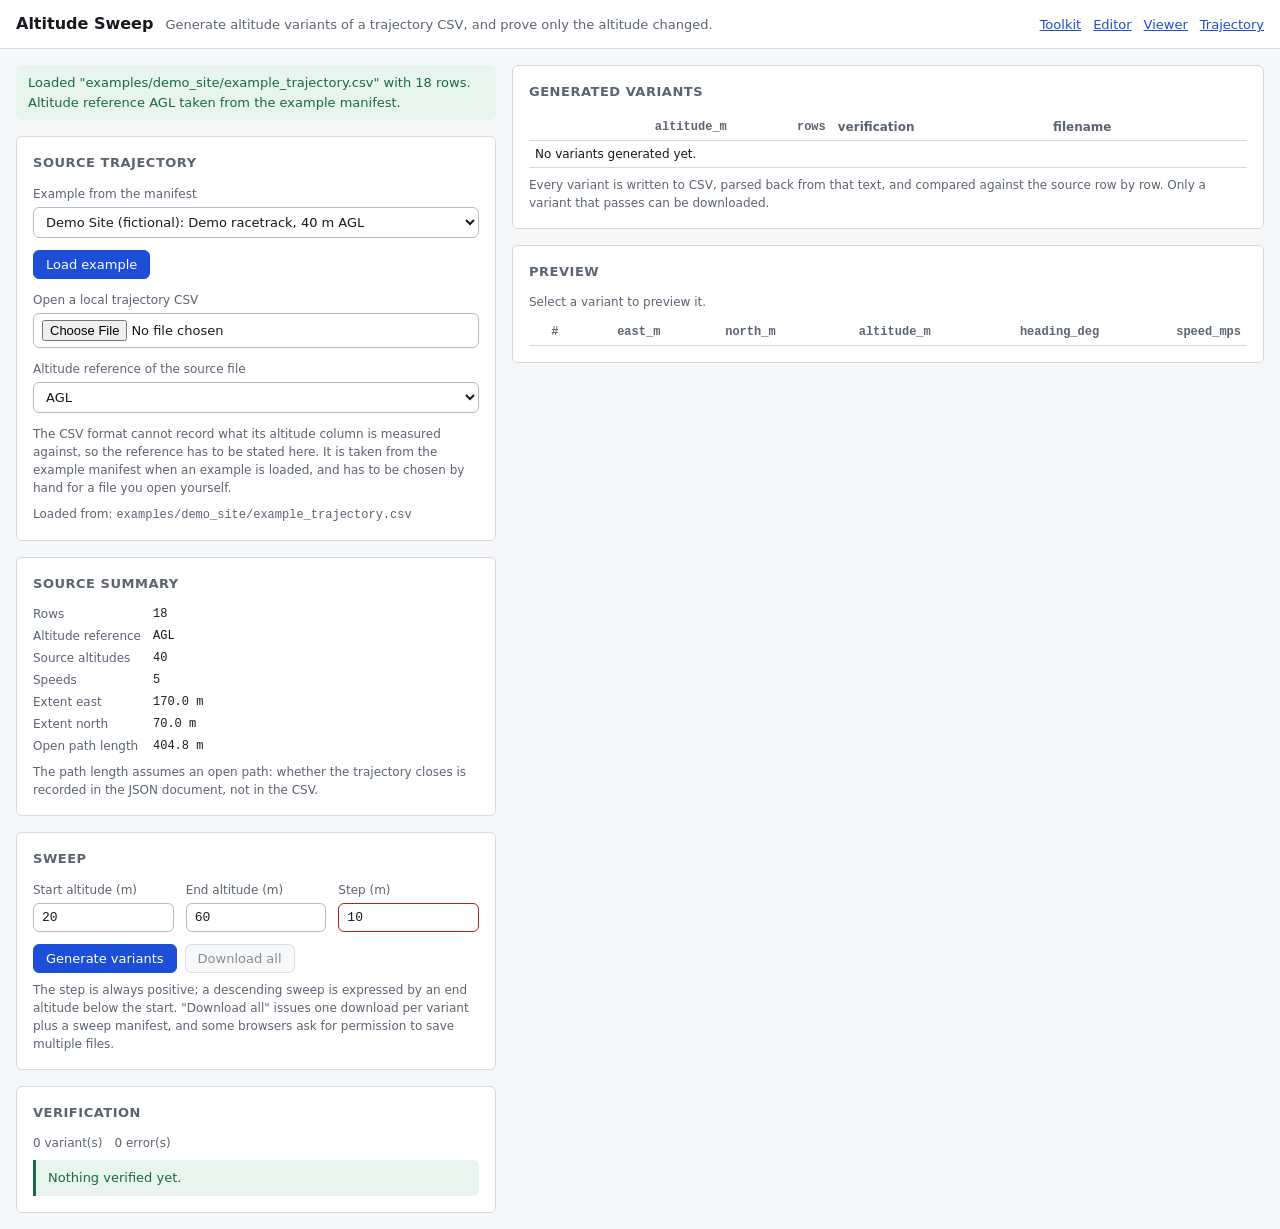
==== altitude_sweep/index.html @ 68a7b1a2 "ftr: add initial UAV mission toolkit" ====
<!DOCTYPE html>
<html lang="en">
  <head>
    <meta charset="utf-8" />
    <meta name="viewport" content="width=device-width, initial-scale=1" />
    <title>Altitude Sweep &middot; UAV Mission Toolkit</title>
    <meta
      name="description"
      content="Generate altitude variants of a waypoint CSV and verify that nothing except the altitude column changed."
    />
    <link rel="stylesheet" href="../shared/css/common.css" />
    <link rel="stylesheet" href="style.css" />
  </head>
  <body>
    <header class="app-header">
      <h1>Altitude Sweep</h1>
      <p class="app-header__subtitle">
        Generate altitude variants of a trajectory CSV, and prove only the altitude changed.
      </p>
      <nav>
        <a href="../index.html">Toolkit</a>
        <a href="../site_editor/index.html">Editor</a>
        <a href="../site_viewer/index.html">Viewer</a>
        <a href="../trajectory_editor/index.html">Trajectory</a>
      </nav>
    </header>

    <noscript>
      <p class="status status--error" style="margin: 16px">
        This tool is implemented in JavaScript modules and cannot run with scripting disabled.
      </p>
    </noscript>

    <main class="tool-layout tool-layout--wide-sidebar">
      <div class="sidebar">
        <p id="status" class="status status--info">Loading&hellip;</p>

        <section class="panel">
          <h2>Source trajectory</h2>
          <div class="field">
            <label for="example-select">Example from the manifest</label>
            <select id="example-select"></select>
          </div>
          <div class="button-row">
            <button id="load-example" type="button" class="primary">Load example</button>
          </div>
          <div class="field" style="margin-top: 12px">
            <label for="csv-file">Open a local trajectory CSV</label>
            <input id="csv-file" type="file" accept="text/csv,.csv" />
          </div>
          <div class="field">
            <label for="source-alt-ref">Altitude reference of the source file</label>
            <select id="source-alt-ref"></select>
          </div>
          <p class="panel__hint">
            The CSV format cannot record what its altitude column is measured against, so the
            reference has to be stated here. It is taken from the example manifest when an example
            is loaded, and has to be chosen by hand for a file you open yourself.
          </p>
          <p class="panel__hint">
            Loaded from: <span id="source-label" class="mono">nothing yet</span>
          </p>
        </section>

        <section class="panel">
          <h2>Source summary</h2>
          <div id="source-summary"></div>
        </section>

        <section class="panel">
          <h2>Sweep</h2>
          <div class="field-grid field-grid--three">
            <div class="field">
              <label for="start-alt">Start altitude (m)</label>
              <input id="start-alt" type="number" step="0.1" value="20" />
            </div>
            <div class="field">
              <label for="end-alt">End altitude (m)</label>
              <input id="end-alt" type="number" step="0.1" value="60" />
            </div>
            <div class="field">
              <label for="step-alt">Step (m)</label>
              <input id="step-alt" type="number" step="0.1" min="0.001" value="10" />
            </div>
          </div>
          <div class="button-row">
            <button id="generate" type="button" class="primary">Generate variants</button>
            <button id="download-all" type="button">Download all</button>
          </div>
          <p class="panel__hint">
            The step is always positive; a descending sweep is expressed by an end altitude below
            the start. "Download all" issues one download per variant plus a sweep manifest, and
            some browsers ask for permission to save multiple files.
          </p>
        </section>

        <section class="panel">
          <h2>Verification</h2>
          <div id="verification-summary" class="summary-counts"></div>
          <div id="verification"></div>
        </section>
      </div>

      <div class="workspace">
        <section class="panel">
          <h2>Generated variants</h2>
          <div class="table-scroll">
            <table class="data">
              <thead>
                <tr>
                  <th class="num">altitude_m</th>
                  <th class="num">rows</th>
                  <th>verification</th>
                  <th>filename</th>
                  <th></th>
                </tr>
              </thead>
              <tbody id="variant-rows"></tbody>
            </table>
          </div>
          <p class="panel__hint">
            Every variant is written to CSV, parsed back from that text, and compared against the
            source row by row. Only a variant that passes can be downloaded.
          </p>
        </section>

        <section class="panel">
          <h2>Preview</h2>
          <p id="preview-label" class="panel__hint">Select a variant to preview it.</p>
          <div class="table-scroll">
            <table class="data">
              <thead>
                <tr>
                  <th class="num">#</th>
                  <th class="num">east_m</th>
                  <th class="num">north_m</th>
                  <th class="num">altitude_m</th>
                  <th class="num">heading_deg</th>
                  <th class="num">speed_mps</th>
                </tr>
              </thead>
              <tbody id="preview-rows"></tbody>
            </table>
          </div>
        </section>
      </div>
    </main>

    <script type="module" src="app.js"></script>
  </body>
</html>
---- shared/css/common.css ----
/*
 * Shared styling for the UAV Mission Toolkit.
 *
 * Plain CSS custom properties, no preprocessor and no framework. The intent is
 * a quiet engineering-tool look: neutral surfaces, one accent colour, tabular
 * numerals for anything a reader might compare row by row.
 */

:root {
  color-scheme: light dark;

  --font-ui: system-ui, -apple-system, "Segoe UI", Roboto, "Helvetica Neue", Arial, sans-serif;
  --font-mono: ui-monospace, SFMono-Regular, "SF Mono", Menlo, Consolas, "Liberation Mono", monospace;

  --bg: #f6f7f9;
  --surface: #ffffff;
  --surface-alt: #f0f2f5;
  --border: #d6dae1;
  --border-strong: #b6bcc6;
  --text: #16191d;
  --text-muted: #5b6472;

  --accent: #1d4ed8;
  --accent-contrast: #ffffff;

  --error: #b42318;
  --error-bg: #fdeceb;
  --warning: #a15c07;
  --warning-bg: #fdf4e3;
  --ok: #17694a;
  --ok-bg: #e8f5ef;
  --info: #1f4f82;
  --info-bg: #eaf1f9;

  --radius: 6px;
  --space-1: 4px;
  --space-2: 8px;
  --space-3: 12px;
  --space-4: 16px;
  --space-5: 24px;
}

@media (prefers-color-scheme: dark) {
  :root {
    --bg: #14171c;
    --surface: #1c2027;
    --surface-alt: #232830;
    --border: #333a45;
    --border-strong: #4a5362;
    --text: #e6e9ee;
    --text-muted: #9aa4b2;

    --accent: #6f9bff;
    --accent-contrast: #0d1117;

    --error: #ff9b91;
    --error-bg: #3a1f1d;
    --warning: #f1c27a;
    --warning-bg: #35291a;
    --ok: #8fdcb8;
    --ok-bg: #16302a;
    --info: #9cc4ee;
    --info-bg: #1b2837;
  }
}

* {
  box-sizing: border-box;
}

/*
 * The `hidden` attribute is how the tools show and hide optional controls. The
 * user-agent rule for it is only `[hidden] { display: none }`, which loses to
 * any class that sets `display` (`.field`, `.field-grid`, ...). Without this
 * override a hidden parameter group would stay on screen.
 */
[hidden] {
  display: none !important;
}

html,
body {
  margin: 0;
  padding: 0;
}

body {
  background: var(--bg);
  color: var(--text);
  font-family: var(--font-ui);
  font-size: 14px;
  line-height: 1.5;
  min-height: 100vh;
}

a {
  color: var(--accent);
}

code,
.mono,
.num {
  font-family: var(--font-mono);
  font-variant-numeric: tabular-nums;
}

/* --- header ------------------------------------------------------------- */

.app-header {
  display: flex;
  flex-wrap: wrap;
  align-items: baseline;
  gap: var(--space-3);
  padding: var(--space-3) var(--space-4);
  background: var(--surface);
  border-bottom: 1px solid var(--border);
}

.app-header h1 {
  font-size: 16px;
  font-weight: 600;
  margin: 0;
}

.app-header .app-header__subtitle {
  color: var(--text-muted);
  font-size: 13px;
  margin: 0;
}

.app-header nav {
  margin-left: auto;
  display: flex;
  gap: var(--space-3);
  font-size: 13px;
}

/* --- layout ------------------------------------------------------------- */

.tool-layout {
  display: grid;
  grid-template-columns: minmax(320px, 400px) 1fr;
  gap: var(--space-4);
  padding: var(--space-4);
  align-items: start;
}

.tool-layout--wide-sidebar {
  grid-template-columns: minmax(360px, 480px) 1fr;
}

@media (max-width: 900px) {
  .tool-layout,
  .tool-layout--wide-sidebar {
    grid-template-columns: 1fr;
  }
}

.sidebar {
  display: flex;
  flex-direction: column;
  gap: var(--space-4);
  min-width: 0;
}

.workspace {
  display: flex;
  flex-direction: column;
  gap: var(--space-4);
  min-width: 0;
}

/* --- panels ------------------------------------------------------------- */

.panel {
  background: var(--surface);
  border: 1px solid var(--border);
  border-radius: var(--radius);
  padding: var(--space-4);
}

.panel > h2 {
  font-size: 13px;
  font-weight: 600;
  letter-spacing: 0.04em;
  margin: 0 0 var(--space-3);
  text-transform: uppercase;
  color: var(--text-muted);
}

.panel > h3 {
  font-size: 13px;
  font-weight: 600;
  margin: var(--space-4) 0 var(--space-2);
}

.panel__hint {
  color: var(--text-muted);
  font-size: 12px;
  margin: var(--space-2) 0 0;
}

/* --- forms -------------------------------------------------------------- */

.field {
  display: flex;
  flex-direction: column;
  gap: var(--space-1);
  margin-bottom: var(--space-3);
  min-width: 0;
}

.field > label,
.field-label {
  font-size: 12px;
  color: var(--text-muted);
}

.field-grid {
  display: grid;
  grid-template-columns: repeat(2, minmax(0, 1fr));
  gap: 0 var(--space-3);
}

.field-grid--three {
  grid-template-columns: repeat(3, minmax(0, 1fr));
}

input[type="text"],
input[type="number"],
input[type="file"],
select,
textarea {
  background: var(--surface);
  border: 1px solid var(--border-strong);
  border-radius: var(--radius);
  color: var(--text);
  font-family: inherit;
  font-size: 13px;
  padding: 6px 8px;
  width: 100%;
}

input[type="number"],
input.num {
  font-family: var(--font-mono);
  font-variant-numeric: tabular-nums;
}

input:focus-visible,
select:focus-visible,
button:focus-visible,
textarea:focus-visible {
  outline: 2px solid var(--accent);
  outline-offset: 1px;
}

input:invalid {
  border-color: var(--error);
}

.checkbox {
  align-items: center;
  display: flex;
  gap: var(--space-2);
  margin-bottom: var(--space-3);
}

.checkbox input {
  width: auto;
}

/* --- buttons ------------------------------------------------------------ */

button {
  background: var(--surface-alt);
  border: 1px solid var(--border-strong);
  border-radius: var(--radius);
  color: var(--text);
  cursor: pointer;
  font-family: inherit;
  font-size: 13px;
  padding: 6px 12px;
}

button:hover:not(:disabled) {
  border-color: var(--accent);
}

button:disabled {
  cursor: not-allowed;
  opacity: 0.5;
}

button.primary {
  background: var(--accent);
  border-color: var(--accent);
  color: var(--accent-contrast);
}

button.danger {
  color: var(--error);
}

.button-row {
  display: flex;
  flex-wrap: wrap;
  gap: var(--space-2);
}

/* --- status and findings ------------------------------------------------ */

.status {
  border-radius: var(--radius);
  font-size: 13px;
  margin: 0;
  padding: var(--space-2) var(--space-3);
}

.status--info {
  background: var(--info-bg);
  color: var(--info);
}

.status--ok {
  background: var(--ok-bg);
  color: var(--ok);
}

.status--warning {
  background: var(--warning-bg);
  color: var(--warning);
}

.status--error {
  background: var(--error-bg);
  color: var(--error);
}

.finding-list {
  display: flex;
  flex-direction: column;
  gap: var(--space-2);
  list-style: none;
  margin: 0;
  padding: 0;
}

.finding {
  border-left: 3px solid var(--border-strong);
  border-radius: 0 var(--radius) var(--radius) 0;
  font-size: 13px;
  margin: 0;
  padding: var(--space-2) var(--space-3);
  background: var(--surface-alt);
}

.finding--error {
  background: var(--error-bg);
  border-left-color: var(--error);
}

.finding--warning {
  background: var(--warning-bg);
  border-left-color: var(--warning);
}

.finding--info {
  background: var(--info-bg);
  border-left-color: var(--info);
}

.finding--ok {
  background: var(--ok-bg);
  border-left-color: var(--ok);
  color: var(--ok);
}

.finding__severity {
  display: inline-block;
  font-family: var(--font-mono);
  font-size: 11px;
  margin-right: var(--space-2);
  text-transform: uppercase;
}

.finding__path {
  display: block;
  font-size: 11px;
  margin-top: var(--space-1);
  opacity: 0.8;
}

.summary-counts {
  display: flex;
  gap: var(--space-3);
  font-size: 12px;
  color: var(--text-muted);
  margin-bottom: var(--space-2);
}

/* --- key/value lists ---------------------------------------------------- */

.kv {
  display: grid;
  grid-template-columns: minmax(0, auto) minmax(0, 1fr);
  gap: var(--space-1) var(--space-3);
  margin: 0;
}

.kv dt {
  color: var(--text-muted);
  font-size: 12px;
}

.kv dd {
  font-family: var(--font-mono);
  font-size: 12px;
  font-variant-numeric: tabular-nums;
  margin: 0;
  overflow-wrap: anywhere;
}

/* --- tables ------------------------------------------------------------- */

.table-scroll {
  overflow-x: auto;
}

table.data {
  border-collapse: collapse;
  font-size: 12px;
  width: 100%;
}

table.data th,
table.data td {
  border-bottom: 1px solid var(--border);
  padding: 4px 6px;
  text-align: left;
  white-space: nowrap;
}

table.data th {
  color: var(--text-muted);
  font-weight: 600;
}

table.data td.num,
table.data th.num {
  font-family: var(--font-mono);
  font-variant-numeric: tabular-nums;
  text-align: right;
}

table.data input,
table.data select {
  font-size: 12px;
  padding: 2px 4px;
}

table.data tr.is-invalid td {
  background: var(--error-bg);
}

/* --- map ---------------------------------------------------------------- */

.map {
  background: var(--surface-alt);
  border: 1px solid var(--border);
  border-radius: var(--radius);
  height: min(70vh, 640px);
  min-height: 360px;
  width: 100%;
}

.map-handle {
  border-radius: 50%;
  box-sizing: border-box;
}

.map-handle--vertex {
  background: #f97316;
  border: 2px solid #ffffff;
  cursor: move;
}

.map-handle--point {
  background: #2563eb;
  border: 2px solid #ffffff;
}

/* Leaflet injects its own attribution colours; keep them legible in dark mode. */
.leaflet-container {
  background: var(--surface-alt);
  font-family: var(--font-ui);
}

/* --- launcher (root index.html) ----------------------------------------- */

.launcher {
  margin: 0 auto;
  max-width: 980px;
  padding: var(--space-5) var(--space-4);
}

.launcher > section {
  margin-bottom: var(--space-5);
}

.launcher h2 {
  font-size: 13px;
  font-weight: 600;
  letter-spacing: 0.04em;
  text-transform: uppercase;
  color: var(--text-muted);
  margin: 0 0 var(--space-3);
}

.tool-grid {
  display: grid;
  gap: var(--space-4);
  grid-template-columns: repeat(auto-fit, minmax(260px, 1fr));
}

.tool-card {
  background: var(--surface);
  border: 1px solid var(--border);
  border-radius: var(--radius);
  color: inherit;
  display: block;
  padding: var(--space-4);
  text-decoration: none;
  transition: border-color 120ms ease;
}

.tool-card:hover,
.tool-card:focus-visible {
  border-color: var(--accent);
}

.tool-card h3 {
  font-size: 15px;
  margin: 0 0 var(--space-2);
}

.tool-card p {
  color: var(--text-muted);
  margin: 0 0 var(--space-2);
}

.tool-card ul {
  color: var(--text-muted);
  font-size: 12px;
  margin: 0;
  padding-left: 18px;
}

pre.snippet {
  background: var(--surface-alt);
  border: 1px solid var(--border);
  border-radius: var(--radius);
  font-family: var(--font-mono);
  font-size: 12px;
  margin: 0;
  overflow-x: auto;
  padding: var(--space-3);
}

/* --- misc --------------------------------------------------------------- */

.app-footer {
  color: var(--text-muted);
  font-size: 12px;
  padding: var(--space-4);
  text-align: center;
}

.visually-hidden {
  clip: rect(0 0 0 0);
  clip-path: inset(50%);
  height: 1px;
  overflow: hidden;
  position: absolute;
  white-space: nowrap;
  width: 1px;
}
---- altitude_sweep/style.css ----
/* Altitude sweep specific styling: variant table badges and the preview. */

.badge {
  border-radius: 10px;
  font-size: 11px;
  padding: 1px 8px;
  white-space: nowrap;
}

.badge--ok {
  background: var(--ok-bg);
  color: var(--ok);
}

.badge--error {
  background: var(--error-bg);
  color: var(--error);
}

#variant-rows tr {
  cursor: pointer;
}

#variant-rows tr.is-selected td {
  background: var(--info-bg);
}

/* The one column a sweep is allowed to change. */
.cell--changed {
  background: var(--warning-bg);
  color: var(--warning);
}

#preview-rows td {
  font-family: var(--font-mono);
  font-size: 11px;
}

#preview-label {
  margin-bottom: var(--space-2);
}
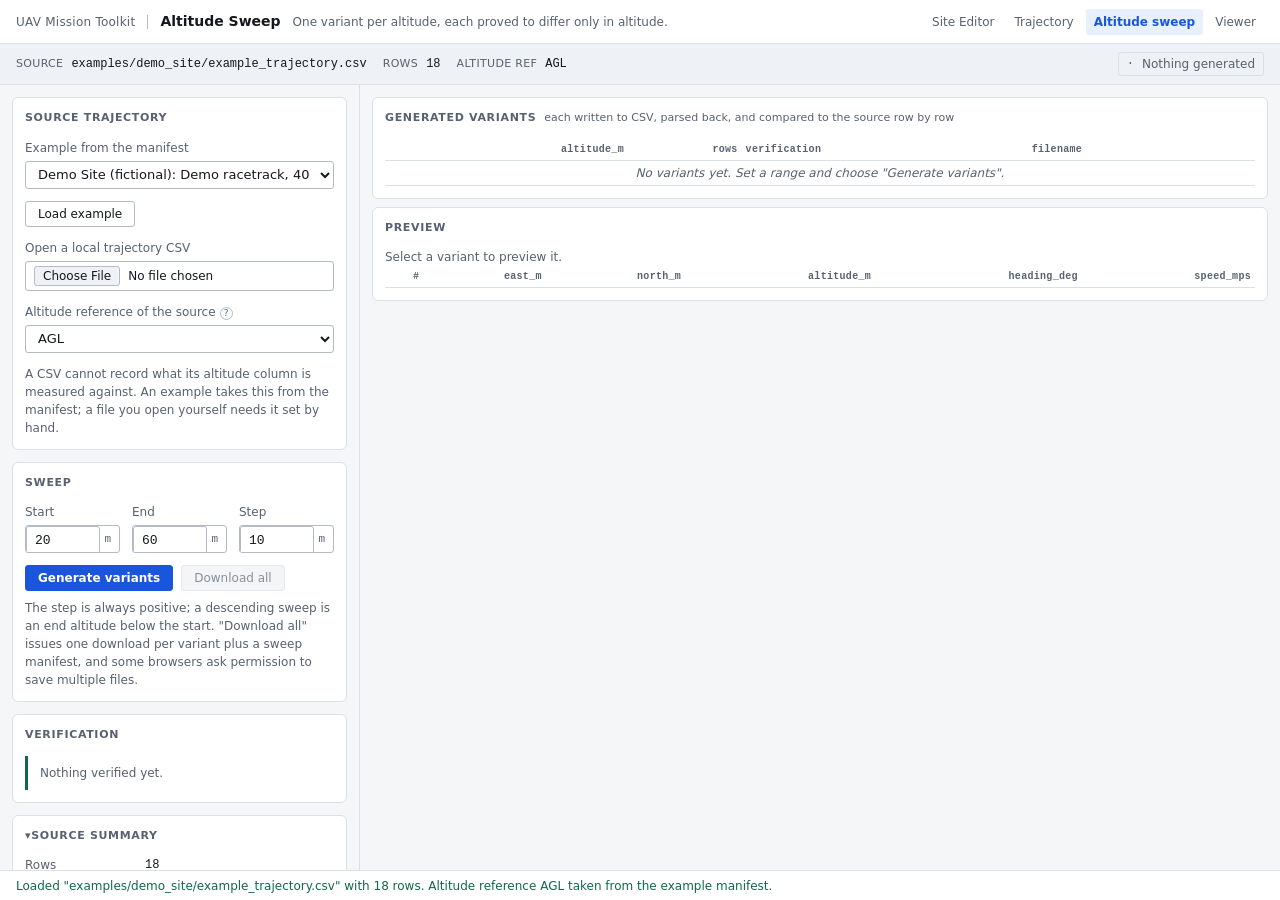
==== commit 6eaf7169: "snapshot: complete v0.2 working tree before history reconstruction Not part of the intended history." ====
--- a/altitude_sweep/index.html
+++ b/altitude_sweep/index.html
@@ -3,6 +3,7 @@
   <head>
     <meta charset="utf-8" />
     <meta name="viewport" content="width=device-width, initial-scale=1" />
+    <link rel="icon" href="../shared/favicon.svg" type="image/svg+xml" />
     <title>Altitude Sweep &middot; UAV Mission Toolkit</title>
     <meta
       name="description"
@@ -11,19 +12,36 @@
     <link rel="stylesheet" href="../shared/css/common.css" />
     <link rel="stylesheet" href="style.css" />
   </head>
-  <body>
+  <body class="tool">
     <header class="app-header">
+      <a class="app-header__brand" href="../index.html">UAV Mission Toolkit</a>
+      <span class="app-header__divider" aria-hidden="true"></span>
       <h1>Altitude Sweep</h1>
-      <p class="app-header__subtitle">
-        Generate altitude variants of a trajectory CSV, and prove only the altitude changed.
-      </p>
-      <nav>
-        <a href="../index.html">Toolkit</a>
-        <a href="../site_editor/index.html">Editor</a>
+      <p class="app-header__subtitle">One variant per altitude, each proved to differ only in altitude.</p>
+      <nav aria-label="Tools">
+        <a href="../site_editor/index.html">Site Editor</a>
+        <a href="../trajectory_editor/index.html">Trajectory</a>
+        <a href="../altitude_sweep/index.html" aria-current="page">Altitude sweep</a>
         <a href="../site_viewer/index.html">Viewer</a>
-        <a href="../trajectory_editor/index.html">Trajectory</a>
       </nav>
     </header>
+
+    <div class="context-bar">
+      <div class="context">
+        <span class="context__label">Source</span>
+        <span id="ctx-source" class="context__value context__value--muted">nothing loaded</span>
+      </div>
+      <div class="context">
+        <span class="context__label">Rows</span>
+        <span id="ctx-rows" class="context__value context__value--muted">—</span>
+      </div>
+      <div class="context">
+        <span class="context__label">Altitude ref</span>
+        <span id="ctx-altref" class="context__value context__value--muted">not set</span>
+      </div>
+      <div class="context-bar__spacer"></div>
+      <span id="ctx-verdict" class="verdict verdict--idle">Nothing generated</span>
+    </div>
 
     <noscript>
       <p class="status status--error" style="margin: 16px">
@@ -31,10 +49,8 @@
       </p>
     </noscript>
 
-    <main class="tool-layout tool-layout--wide-sidebar">
+    <main class="tool-layout">
       <div class="sidebar">
-        <p id="status" class="status status--info">Loading&hellip;</p>
-
         <section class="panel">
           <h2>Source trajectory</h2>
           <div class="field">
@@ -42,45 +58,47 @@
             <select id="example-select"></select>
           </div>
           <div class="button-row">
-            <button id="load-example" type="button" class="primary">Load example</button>
+            <button id="load-example" type="button">Load example</button>
           </div>
-          <div class="field" style="margin-top: 12px">
+          <div class="field" style="margin-top: var(--space-3)">
             <label for="csv-file">Open a local trajectory CSV</label>
             <input id="csv-file" type="file" accept="text/csv,.csv" />
           </div>
           <div class="field">
-            <label for="source-alt-ref">Altitude reference of the source file</label>
+            <label for="source-alt-ref">
+              Altitude reference of the source <span id="help-altref"></span>
+            </label>
             <select id="source-alt-ref"></select>
+            <p class="panel__hint">
+              A CSV cannot record what its altitude column is measured against. An example takes
+              this from the manifest; a file you open yourself needs it set by hand.
+            </p>
           </div>
-          <p class="panel__hint">
-            The CSV format cannot record what its altitude column is measured against, so the
-            reference has to be stated here. It is taken from the example manifest when an example
-            is loaded, and has to be chosen by hand for a file you open yourself.
-          </p>
-          <p class="panel__hint">
-            Loaded from: <span id="source-label" class="mono">nothing yet</span>
-          </p>
-        </section>
-
-        <section class="panel">
-          <h2>Source summary</h2>
-          <div id="source-summary"></div>
         </section>
 
         <section class="panel">
           <h2>Sweep</h2>
           <div class="field-grid field-grid--three">
             <div class="field">
-              <label for="start-alt">Start altitude (m)</label>
-              <input id="start-alt" type="number" step="0.1" value="20" />
+              <label for="start-alt">Start</label>
+              <div class="input-unit">
+                <input id="start-alt" type="number" step="any" value="20" />
+                <span class="input-unit__suffix">m</span>
+              </div>
             </div>
             <div class="field">
-              <label for="end-alt">End altitude (m)</label>
-              <input id="end-alt" type="number" step="0.1" value="60" />
+              <label for="end-alt">End</label>
+              <div class="input-unit">
+                <input id="end-alt" type="number" step="any" value="60" />
+                <span class="input-unit__suffix">m</span>
+              </div>
             </div>
             <div class="field">
-              <label for="step-alt">Step (m)</label>
-              <input id="step-alt" type="number" step="0.1" min="0.001" value="10" />
+              <label for="step-alt">Step</label>
+              <div class="input-unit">
+                <input id="step-alt" type="number" step="any" min="0.001" value="10" />
+                <span class="input-unit__suffix">m</span>
+              </div>
             </div>
           </div>
           <div class="button-row">
@@ -88,55 +106,62 @@
             <button id="download-all" type="button">Download all</button>
           </div>
           <p class="panel__hint">
-            The step is always positive; a descending sweep is expressed by an end altitude below
-            the start. "Download all" issues one download per variant plus a sweep manifest, and
-            some browsers ask for permission to save multiple files.
+            The step is always positive; a descending sweep is an end altitude below the start.
+            "Download all" issues one download per variant plus a sweep manifest, and some
+            browsers ask permission to save multiple files.
           </p>
         </section>
 
         <section class="panel">
           <h2>Verification</h2>
-          <div id="verification-summary" class="summary-counts"></div>
           <div id="verification"></div>
         </section>
+
+        <details class="panel" open>
+          <summary>Source summary</summary>
+          <div id="source-summary"></div>
+        </details>
       </div>
 
       <div class="workspace">
         <section class="panel">
-          <h2>Generated variants</h2>
+          <h2>
+            Generated variants
+            <span class="text-muted" style="font-weight: 400; text-transform: none; letter-spacing: 0">
+              each written to CSV, parsed back, and compared to the source row by row
+            </span>
+          </h2>
           <div class="table-scroll">
             <table class="data">
               <thead>
                 <tr>
-                  <th class="num">altitude_m</th>
-                  <th class="num">rows</th>
-                  <th>verification</th>
-                  <th>filename</th>
-                  <th></th>
+                  <th scope="col" class="num">altitude_m</th>
+                  <th scope="col" class="num">rows</th>
+                  <th scope="col">verification</th>
+                  <th scope="col">filename</th>
+                  <th scope="col"><span class="visually-hidden">Download</span></th>
                 </tr>
               </thead>
               <tbody id="variant-rows"></tbody>
             </table>
           </div>
-          <p class="panel__hint">
-            Every variant is written to CSV, parsed back from that text, and compared against the
-            source row by row. Only a variant that passes can be downloaded.
-          </p>
         </section>
 
-        <section class="panel">
+        <section class="panel" style="display: flex; flex-direction: column; min-height: 0">
           <h2>Preview</h2>
-          <p id="preview-label" class="panel__hint">Select a variant to preview it.</p>
-          <div class="table-scroll">
+          <p id="preview-label" class="panel__hint" style="margin-top: 0">
+            Select a variant to preview it.
+          </p>
+          <div class="table-scroll" style="min-height: 0; overflow-y: auto">
             <table class="data">
               <thead>
                 <tr>
-                  <th class="num">#</th>
-                  <th class="num">east_m</th>
-                  <th class="num">north_m</th>
-                  <th class="num">altitude_m</th>
-                  <th class="num">heading_deg</th>
-                  <th class="num">speed_mps</th>
+                  <th scope="col" class="num">#</th>
+                  <th scope="col" class="num">east_m</th>
+                  <th scope="col" class="num">north_m</th>
+                  <th scope="col" class="num">altitude_m</th>
+                  <th scope="col" class="num">heading_deg</th>
+                  <th scope="col" class="num">speed_mps</th>
                 </tr>
               </thead>
               <tbody id="preview-rows"></tbody>
@@ -146,6 +171,10 @@
       </div>
     </main>
 
+    <div class="app-statusbar">
+      <p id="status" class="status status--info">Loading&hellip;</p>
+    </div>
+
     <script type="module" src="app.js"></script>
   </body>
 </html>
--- a/shared/css/common.css
+++ b/shared/css/common.css
@@ -1,10 +1,32 @@
 /*
  * Shared styling for the UAV Mission Toolkit.
  *
- * Plain CSS custom properties, no preprocessor and no framework. The intent is
- * a quiet engineering-tool look: neutral surfaces, one accent colour, tabular
- * numerals for anything a reader might compare row by row.
+ * Plain CSS custom properties, no preprocessor and no framework.
+ *
+ * The target is a quiet engineering-tool look, closer to a GIS or robotics
+ * console than to a consumer web app: neutral surfaces, one accent colour used
+ * only for the active thing, colour reserved for meaning, tabular numerals for
+ * anything a reader might compare row by row, and no decoration that does not
+ * carry information.
+ *
+ * Structure of this file:
+ *   1. tokens            colours, spacing, radii, type
+ *   2. reset             the few global rules
+ *   3. app shell         header, context bar, layout, sidebar, workspace
+ *   4. panels            the grouping unit inside the sidebar
+ *   5. forms             fields, units, labels, help
+ *   6. buttons           the four levels of the hierarchy
+ *   7. status and findings
+ *   8. key/value lists and tables
+ *   9. map and canvas
+ *  10. launcher          the root index.html
+ *  11. utilities
+ *
+ * Every colour has a light and a dark value. Nothing is defined only inside a
+ * media query.
  */
+
+/* ---------------------------------------------------------------- 1. tokens */
 
 :root {
   color-scheme: light dark;
@@ -12,57 +34,121 @@
   --font-ui: system-ui, -apple-system, "Segoe UI", Roboto, "Helvetica Neue", Arial, sans-serif;
   --font-mono: ui-monospace, SFMono-Regular, "SF Mono", Menlo, Consolas, "Liberation Mono", monospace;
 
-  --bg: #f6f7f9;
+  /* Surfaces, from furthest back to nearest front. */
+  --bg: #f4f6f8;
   --surface: #ffffff;
-  --surface-alt: #f0f2f5;
-  --border: #d6dae1;
-  --border-strong: #b6bcc6;
-  --text: #16191d;
-  --text-muted: #5b6472;
-
-  --accent: #1d4ed8;
+  --surface-raised: #ffffff;
+  --surface-sunken: #eef1f5;
+
+  --border: #dbdfe6;
+  --border-strong: #b4bbc6;
+
+  --text: #14171c;
+  --text-muted: #58616f;
+
+  /* One accent. It means "active" or "selected", never "important". */
+  --accent: #1a56db;
+  --accent-hover: #1442ad;
   --accent-contrast: #ffffff;
-
-  --error: #b42318;
-  --error-bg: #fdeceb;
-  --warning: #a15c07;
-  --warning-bg: #fdf4e3;
-  --ok: #17694a;
-  --ok-bg: #e8f5ef;
-  --info: #1f4f82;
+  --accent-soft: #e8effd;
+
+  /* Semantic colours. Each has a text colour, a fill and a border. */
+  --danger: #b42318;
+  --danger-bg: #fdecea;
+  --danger-border: #f3b5ae;
+
+  --warning: #8a5300;
+  --warning-bg: #fdf3e2;
+  --warning-border: #eccb8d;
+
+  --success: #12674a;
+  --success-bg: #e6f4ee;
+  --success-border: #a5d7c2;
+
+  --info: #1d4f80;
   --info-bg: #eaf1f9;
-
-  --radius: 6px;
+  --info-border: #b3cde7;
+
+  /* Geometry colours. Kept distinct from the UI palette so that map and canvas
+     features stay recognisable when the surrounding chrome changes. */
+  --geo-safety: #d4541f;
+  --geo-safety-fill: #f9782e;
+  --geo-point: #1a56db;
+  --geo-origin: #0b7285;
+  --geo-path: #1a56db;
+  --geo-selected: #b8420f;
+
+  /* A 4 px scale. Steps 1-3 are within a control, 4-6 between things. */
   --space-1: 4px;
   --space-2: 8px;
   --space-3: 12px;
   --space-4: 16px;
   --space-5: 24px;
+  --space-6: 32px;
+
+  --radius-sm: 3px;
+  --radius-md: 6px;
+
+  /*
+   * One height for every control. A bare <select> and an <input> wrapped in a
+   * bordered .input-unit otherwise differ by a couple of pixels, which is
+   * invisible on its own and unmistakable once three of them sit in a row.
+   */
+  --control-height: 28px;
+
+  /* Deliberately minimal. One shadow, used only for things that float above
+     the page (popovers), never for panels. */
+  --shadow-popover: 0 4px 16px rgba(10, 14, 20, 0.18);
+
+  --header-height: 44px;
 }
 
 @media (prefers-color-scheme: dark) {
   :root {
-    --bg: #14171c;
-    --surface: #1c2027;
-    --surface-alt: #232830;
-    --border: #333a45;
-    --border-strong: #4a5362;
-    --text: #e6e9ee;
-    --text-muted: #9aa4b2;
-
-    --accent: #6f9bff;
-    --accent-contrast: #0d1117;
-
-    --error: #ff9b91;
-    --error-bg: #3a1f1d;
-    --warning: #f1c27a;
-    --warning-bg: #35291a;
-    --ok: #8fdcb8;
-    --ok-bg: #16302a;
+    --bg: #0f1216;
+    --surface: #161b22;
+    --surface-raised: #1d232c;
+    --surface-sunken: #12161c;
+
+    --border: #2a313b;
+    --border-strong: #3e4753;
+
+    --text: #e5e9ef;
+    --text-muted: #98a2b1;
+
+    --accent: #6ea0ff;
+    --accent-hover: #8db4ff;
+    --accent-contrast: #0b0e13;
+    --accent-soft: #17233a;
+
+    --danger: #ff958a;
+    --danger-bg: #351c1a;
+    --danger-border: #6b3229;
+
+    --warning: #e8b76a;
+    --warning-bg: #302517;
+    --warning-border: #5e4624;
+
+    --success: #6fd3a8;
+    --success-bg: #142c25;
+    --success-border: #2d5a47;
+
     --info: #9cc4ee;
-    --info-bg: #1b2837;
+    --info-bg: #17232f;
+    --info-border: #2e4356;
+
+    --geo-safety: #ff8a4c;
+    --geo-safety-fill: #ff8a4c;
+    --geo-point: #6ea0ff;
+    --geo-origin: #4dd0e1;
+    --geo-path: #6ea0ff;
+    --geo-selected: #ffb454;
+
+    --shadow-popover: 0 4px 16px rgba(0, 0, 0, 0.5);
   }
 }
+
+/* ----------------------------------------------------------------- 2. reset */
 
 * {
   box-sizing: border-box;
@@ -88,13 +174,16 @@
   background: var(--bg);
   color: var(--text);
   font-family: var(--font-ui);
-  font-size: 14px;
+  font-size: 13px;
   line-height: 1.5;
-  min-height: 100vh;
 }
 
 a {
   color: var(--accent);
+}
+
+a:hover {
+  color: var(--accent-hover);
 }
 
 code,
@@ -104,92 +193,306 @@
   font-variant-numeric: tabular-nums;
 }
 
-/* --- header ------------------------------------------------------------- */
+:focus-visible {
+  outline: 2px solid var(--accent);
+  outline-offset: 1px;
+}
+
+/* ------------------------------------------------------------- 3. app shell */
+
+/*
+ * A tool page is a full-height grid: header, then the working area, then a
+ * status bar. Only the sidebar and the workspace scroll, so the map or canvas
+ * keeps the whole height it is given instead of being pushed off-screen by a
+ * long control column. This is the single biggest layout decision in the file.
+ */
+body.tool {
+  display: grid;
+  grid-template-rows: auto auto minmax(0, 1fr) auto;
+  height: 100vh;
+  height: 100dvh;
+  overflow: hidden;
+}
 
 .app-header {
-  display: flex;
-  flex-wrap: wrap;
-  align-items: baseline;
-  gap: var(--space-3);
-  padding: var(--space-3) var(--space-4);
+  align-items: center;
   background: var(--surface);
   border-bottom: 1px solid var(--border);
+  display: flex;
+  flex-wrap: wrap;
+  gap: var(--space-3);
+  min-height: var(--header-height);
+  padding: 0 var(--space-4);
+}
+
+.app-header__brand {
+  color: var(--text-muted);
+  font-size: 12px;
+  font-weight: 500;
+  letter-spacing: 0.02em;
+  text-decoration: none;
+  white-space: nowrap;
+}
+
+.app-header__brand:hover {
+  color: var(--text);
+}
+
+.app-header__divider {
+  background: var(--border-strong);
+  height: 14px;
+  width: 1px;
 }
 
 .app-header h1 {
-  font-size: 16px;
+  font-size: 14px;
   font-weight: 600;
   margin: 0;
-}
-
-.app-header .app-header__subtitle {
-  color: var(--text-muted);
-  font-size: 13px;
+  white-space: nowrap;
+}
+
+.app-header__subtitle {
+  color: var(--text-muted);
+  font-size: 12px;
   margin: 0;
+  min-width: 0;
+  overflow: hidden;
+  text-overflow: ellipsis;
+  white-space: nowrap;
 }
 
 .app-header nav {
+  display: flex;
+  gap: var(--space-1);
   margin-left: auto;
-  display: flex;
-  gap: var(--space-3);
-  font-size: 13px;
-}
-
-/* --- layout ------------------------------------------------------------- */
+}
+
+.app-header nav a {
+  border-radius: var(--radius-sm);
+  color: var(--text-muted);
+  font-size: 12px;
+  padding: 4px var(--space-2);
+  text-decoration: none;
+  white-space: nowrap;
+}
+
+.app-header nav a:hover {
+  background: var(--surface-sunken);
+  color: var(--text);
+}
+
+.app-header nav a[aria-current="page"] {
+  background: var(--accent-soft);
+  color: var(--accent);
+  font-weight: 600;
+}
+
+/*
+ * The context bar answers, at a glance and without scrolling: what is loaded,
+ * which frame it is in, what altitudes are measured against, and whether it is
+ * valid. Those are the four things a reader otherwise has to infer from
+ * unrelated controls.
+ */
+.context-bar {
+  align-items: center;
+  background: var(--surface-sunken);
+  border-bottom: 1px solid var(--border);
+  display: flex;
+  flex-wrap: wrap;
+  gap: var(--space-2) var(--space-4);
+  padding: var(--space-2) var(--space-4);
+}
+
+.context {
+  align-items: baseline;
+  display: flex;
+  gap: var(--space-2);
+  min-width: 0;
+}
+
+.context__label {
+  color: var(--text-muted);
+  font-size: 11px;
+  letter-spacing: 0.03em;
+  text-transform: uppercase;
+  white-space: nowrap;
+}
+
+.context__value {
+  font-family: var(--font-mono);
+  font-size: 12px;
+  overflow: hidden;
+  text-overflow: ellipsis;
+  white-space: nowrap;
+}
+
+.context__value--muted {
+  color: var(--text-muted);
+}
+
+.context-bar__spacer {
+  margin-left: auto;
+}
+
+/* A compact validation verdict: "Valid", or "2 errors · 1 warning". */
+.verdict {
+  align-items: center;
+  border: 1px solid transparent;
+  border-radius: var(--radius-sm);
+  display: inline-flex;
+  font-size: 12px;
+  font-weight: 600;
+  gap: var(--space-2);
+  padding: 2px var(--space-2);
+  white-space: nowrap;
+}
+
+.verdict--ok {
+  background: var(--success-bg);
+  border-color: var(--success-border);
+  color: var(--success);
+}
+
+.verdict--warning {
+  background: var(--warning-bg);
+  border-color: var(--warning-border);
+  color: var(--warning);
+}
+
+.verdict--error {
+  background: var(--danger-bg);
+  border-color: var(--danger-border);
+  color: var(--danger);
+}
+
+.verdict--idle {
+  background: transparent;
+  border-color: var(--border);
+  color: var(--text-muted);
+  font-weight: 500;
+}
+
+/* The glyph is redundant with the colour on purpose: colour alone must never
+   be the only carrier of a safety-relevant state. */
+.verdict__glyph {
+  font-family: var(--font-mono);
+}
+
+/* An unsaved-changes marker. */
+.dirty-dot {
+  background: var(--warning);
+  border-radius: 50%;
+  display: inline-block;
+  height: 6px;
+  width: 6px;
+}
 
 .tool-layout {
   display: grid;
-  grid-template-columns: minmax(320px, 400px) 1fr;
-  gap: var(--space-4);
+  grid-template-columns: minmax(300px, 360px) minmax(0, 1fr);
+  min-height: 0;
+}
+
+.tool-layout--wide-sidebar {
+  grid-template-columns: minmax(340px, 420px) minmax(0, 1fr);
+}
+
+.sidebar {
+  border-right: 1px solid var(--border);
+  display: flex;
+  flex-direction: column;
+  gap: var(--space-3);
+  min-height: 0;
+  min-width: 0;
+  overflow-y: auto;
+  padding: var(--space-3);
+}
+
+.workspace {
+  display: flex;
+  flex-direction: column;
+  gap: var(--space-2);
+  min-height: 0;
+  min-width: 0;
+  padding: var(--space-3);
+}
+
+/* The map or canvas takes every pixel the workspace does not need. */
+.workspace__canvas {
+  display: flex;
+  flex: 1;
+  flex-direction: column;
+  min-height: 0;
+}
+
+.app-statusbar {
+  align-items: center;
+  background: var(--surface);
+  border-top: 1px solid var(--border);
+  display: flex;
+  gap: var(--space-3);
+  min-height: 30px;
+  padding: var(--space-1) var(--space-4);
+}
+
+/* The non-tool pages (the launcher) scroll normally. */
+.app-footer {
+  color: var(--text-muted);
+  font-size: 12px;
   padding: var(--space-4);
-  align-items: start;
-}
-
-.tool-layout--wide-sidebar {
-  grid-template-columns: minmax(360px, 480px) 1fr;
-}
-
+  text-align: center;
+}
+
+/*
+ * Tablet-ish widths: stack, and let the page scroll instead of trapping the
+ * workspace in a height it cannot use. Desktop remains the primary target.
+ */
 @media (max-width: 900px) {
+  body.tool {
+    height: auto;
+    overflow: visible;
+  }
+
   .tool-layout,
   .tool-layout--wide-sidebar {
-    grid-template-columns: 1fr;
+    grid-template-columns: minmax(0, 1fr);
   }
-}
-
-.sidebar {
-  display: flex;
-  flex-direction: column;
-  gap: var(--space-4);
-  min-width: 0;
-}
-
-.workspace {
-  display: flex;
-  flex-direction: column;
-  gap: var(--space-4);
-  min-width: 0;
-}
-
-/* --- panels ------------------------------------------------------------- */
+
+  .sidebar {
+    border-bottom: 1px solid var(--border);
+    border-right: none;
+    overflow-y: visible;
+  }
+
+  .workspace__canvas {
+    min-height: 420px;
+  }
+}
+
+/* ---------------------------------------------------------------- 4. panels */
 
 .panel {
   background: var(--surface);
   border: 1px solid var(--border);
-  border-radius: var(--radius);
-  padding: var(--space-4);
+  border-radius: var(--radius-md);
+  padding: var(--space-3);
 }
 
 .panel > h2 {
-  font-size: 13px;
+  align-items: baseline;
+  color: var(--text-muted);
+  display: flex;
+  font-size: 11px;
   font-weight: 600;
-  letter-spacing: 0.04em;
+  gap: var(--space-2);
+  letter-spacing: 0.06em;
   margin: 0 0 var(--space-3);
   text-transform: uppercase;
-  color: var(--text-muted);
-}
-
-.panel > h3 {
-  font-size: 13px;
+}
+
+.panel > h3,
+.panel h3 {
+  font-size: 12px;
   font-weight: 600;
   margin: var(--space-4) 0 var(--space-2);
 }
@@ -200,7 +503,40 @@
   margin: var(--space-2) 0 0;
 }
 
-/* --- forms -------------------------------------------------------------- */
+.panel__hint:first-child {
+  margin-top: 0;
+}
+
+/* A collapsible panel, for controls that are not needed on every edit. */
+details.panel > summary {
+  color: var(--text-muted);
+  cursor: pointer;
+  font-size: 11px;
+  font-weight: 600;
+  letter-spacing: 0.06em;
+  list-style: none;
+  text-transform: uppercase;
+}
+
+details.panel > summary::-webkit-details-marker {
+  display: none;
+}
+
+details.panel > summary::before {
+  content: "▸ ";
+  display: inline-block;
+  transition: transform 120ms ease;
+}
+
+details.panel[open] > summary::before {
+  content: "▾ ";
+}
+
+details.panel[open] > summary {
+  margin-bottom: var(--space-3);
+}
+
+/* ----------------------------------------------------------------- 5. forms */
 
 .field {
   display: flex;
@@ -210,20 +546,91 @@
   min-width: 0;
 }
 
+.field:last-child {
+  margin-bottom: 0;
+}
+
 .field > label,
-.field-label {
-  font-size: 12px;
-  color: var(--text-muted);
-}
-
+.field-label,
+.fieldset__legend {
+  align-items: baseline;
+  color: var(--text-muted);
+  display: flex;
+  font-size: 12px;
+  gap: var(--space-1);
+}
+
+/*
+ * `align-items: end` matters more than it looks: labels in a row are not all
+ * the same length, so one of them wraps to two lines at some sidebar width and
+ * would otherwise push its own control below its neighbours'. Bottom-aligning
+ * keeps the inputs on one line whatever the labels do.
+ *
+ * For that to work the fields in a row must have identical vertical margins,
+ * so the row owns the bottom margin and its children have none. Leaving the
+ * `.field:last-child { margin-bottom: 0 }` rule to apply inside a row is what
+ * previously tipped the last column 12 px out of line with the others.
+ */
 .field-grid {
+  align-items: end;
   display: grid;
+  gap: 0 var(--space-3);
   grid-template-columns: repeat(2, minmax(0, 1fr));
-  gap: 0 var(--space-3);
+  margin-bottom: var(--space-3);
+}
+
+.field-grid > .field,
+.field-grid > .field:last-child {
+  margin-bottom: 0;
+}
+
+.field-grid:last-child {
+  margin-bottom: 0;
 }
 
 .field-grid--three {
   grid-template-columns: repeat(3, minmax(0, 1fr));
+}
+
+/* A numeric input with its unit rendered inside the control, so the unit is
+   visible without reading the label. */
+.input-unit {
+  align-items: stretch;
+  background: var(--surface);
+  border: 1px solid var(--border-strong);
+  border-radius: var(--radius-sm);
+  display: flex;
+  height: var(--control-height);
+  overflow: hidden;
+}
+
+.input-unit:focus-within {
+  border-color: var(--accent);
+  outline: 2px solid var(--accent);
+  outline-offset: -1px;
+}
+
+/* The wrapper already draws the border and owns the height. */
+.input-unit > input {
+  border: none;
+  border-radius: 0;
+  flex: 1;
+  height: 100%;
+  min-width: 0;
+}
+
+.input-unit > input:focus-visible {
+  outline: none;
+}
+
+.input-unit__suffix {
+  align-items: center;
+  color: var(--text-muted);
+  display: flex;
+  flex: none;
+  font-family: var(--font-mono);
+  font-size: 11px;
+  padding: 0 var(--space-2) 0 var(--space-1);
 }
 
 input[type="text"],
@@ -233,12 +640,29 @@
 textarea {
   background: var(--surface);
   border: 1px solid var(--border-strong);
-  border-radius: var(--radius);
+  border-radius: var(--radius-sm);
   color: var(--text);
   font-family: inherit;
   font-size: 13px;
-  padding: 6px 8px;
+  /*
+   * A fixed height, not a minimum: an <input>'s intrinsic content height is a
+   * little taller than the text it holds, so a minimum leaves a bare control
+   * and one wrapped in .input-unit two pixels apart.
+   */
+  height: var(--control-height);
+  padding: 0 var(--space-2);
   width: 100%;
+}
+
+textarea {
+  height: auto;
+  min-height: calc(var(--control-height) * 2);
+  padding: var(--space-1) var(--space-2);
+}
+
+input[type="file"] {
+  height: auto;
+  min-height: var(--control-height);
 }
 
 input[type="number"],
@@ -247,16 +671,41 @@
   font-variant-numeric: tabular-nums;
 }
 
-input:focus-visible,
-select:focus-visible,
-button:focus-visible,
-textarea:focus-visible {
-  outline: 2px solid var(--accent);
-  outline-offset: 1px;
-}
-
+input:disabled,
+select:disabled,
+textarea:disabled {
+  background: var(--surface-sunken);
+  color: var(--text-muted);
+  cursor: not-allowed;
+}
+
+input[aria-invalid="true"],
 input:invalid {
-  border-color: var(--error);
+  border-color: var(--danger);
+}
+
+/* A file input styled to look like the rest of the controls rather than like
+   the browser's default two-tone widget. */
+input[type="file"] {
+  cursor: pointer;
+  font-size: 12px;
+  padding: var(--space-1) var(--space-2);
+}
+
+input[type="file"]::file-selector-button {
+  background: var(--surface-sunken);
+  border: 1px solid var(--border-strong);
+  border-radius: var(--radius-sm);
+  color: var(--text);
+  cursor: pointer;
+  font: inherit;
+  font-size: 12px;
+  margin-right: var(--space-2);
+  padding: 2px var(--space-2);
+}
+
+input[type="file"]::file-selector-button:hover {
+  border-color: var(--accent);
 }
 
 .checkbox {
@@ -267,39 +716,114 @@
 }
 
 .checkbox input {
+  accent-color: var(--accent);
   width: auto;
 }
 
-/* --- buttons ------------------------------------------------------------ */
-
+.checkbox label {
+  font-size: 12px;
+}
+
+/* An inline error, rendered next to the input it belongs to. */
+.field__error {
+  color: var(--danger);
+  font-size: 11px;
+}
+
+/*
+ * Contextual help for the unavoidable jargon (ENU, AGL, AMSL, ATO, heading
+ * conventions). A button rather than a bare abbr so it is reachable by
+ * keyboard; the explanation is short by design.
+ */
+.help {
+  background: none;
+  border: 1px solid var(--border-strong);
+  border-radius: 50%;
+  color: var(--text-muted);
+  cursor: help;
+  font-size: 9px;
+  height: 13px;
+  line-height: 1;
+  padding: 0;
+  width: 13px;
+}
+
+.help:hover {
+  border-color: var(--accent);
+  color: var(--accent);
+}
+
+/* -------------------------------------------------------------- 6. buttons */
+
+/*
+ * Four levels, and only four:
+ *   .primary   the one action that completes the task on this page
+ *   (default)  a normal secondary action
+ *   .quiet     a toolbar or inline action, no chrome until hovered
+ *   .danger    removes or discards something
+ */
 button {
-  background: var(--surface-alt);
+  background: var(--surface);
   border: 1px solid var(--border-strong);
-  border-radius: var(--radius);
+  border-radius: var(--radius-sm);
   color: var(--text);
   cursor: pointer;
   font-family: inherit;
-  font-size: 13px;
-  padding: 6px 12px;
+  font-size: 12px;
+  padding: 5px var(--space-3);
+  white-space: nowrap;
 }
 
 button:hover:not(:disabled) {
-  border-color: var(--accent);
+  background: var(--surface-sunken);
+  border-color: var(--border-strong);
 }
 
 button:disabled {
+  background: var(--surface-sunken);
+  border-color: var(--border);
+  color: var(--text-muted);
   cursor: not-allowed;
-  opacity: 0.5;
+  opacity: 0.7;
 }
 
 button.primary {
   background: var(--accent);
   border-color: var(--accent);
   color: var(--accent-contrast);
+  font-weight: 600;
+}
+
+button.primary:hover:not(:disabled) {
+  background: var(--accent-hover);
+  border-color: var(--accent-hover);
+}
+
+button.primary:disabled {
+  background: var(--surface-sunken);
+  border-color: var(--border);
+  color: var(--text-muted);
+}
+
+button.quiet {
+  background: transparent;
+  border-color: transparent;
+  color: var(--text-muted);
+}
+
+button.quiet:hover:not(:disabled) {
+  background: var(--surface-sunken);
+  color: var(--text);
 }
 
 button.danger {
-  color: var(--error);
+  border-color: var(--danger-border);
+  color: var(--danger);
+}
+
+button.danger:hover:not(:disabled) {
+  background: var(--danger-bg);
+  border-color: var(--danger);
 }
 
 .button-row {
@@ -308,103 +832,172 @@
   gap: var(--space-2);
 }
 
-/* --- status and findings ------------------------------------------------ */
+.button-row--end {
+  justify-content: flex-end;
+}
+
+/* A grouped pair or triple of related toolbar buttons. */
+.button-group {
+  display: inline-flex;
+}
+
+.button-group > button {
+  border-radius: 0;
+  margin-left: -1px;
+}
+
+.button-group > button:first-child {
+  border-radius: var(--radius-sm) 0 0 var(--radius-sm);
+  margin-left: 0;
+}
+
+.button-group > button:last-child {
+  border-radius: 0 var(--radius-sm) var(--radius-sm) 0;
+}
+
+.button-group > button:only-child {
+  border-radius: var(--radius-sm);
+}
+
+/* ------------------------------------------------- 7. status and findings */
 
 .status {
-  border-radius: var(--radius);
-  font-size: 13px;
+  border: 1px solid transparent;
+  border-radius: var(--radius-sm);
+  font-size: 12px;
   margin: 0;
   padding: var(--space-2) var(--space-3);
 }
 
 .status--info {
   background: var(--info-bg);
+  border-color: var(--info-border);
   color: var(--info);
 }
 
 .status--ok {
-  background: var(--ok-bg);
-  color: var(--ok);
+  background: var(--success-bg);
+  border-color: var(--success-border);
+  color: var(--success);
 }
 
 .status--warning {
   background: var(--warning-bg);
+  border-color: var(--warning-border);
   color: var(--warning);
 }
 
 .status--error {
-  background: var(--error-bg);
-  color: var(--error);
+  background: var(--danger-bg);
+  border-color: var(--danger-border);
+  color: var(--danger);
+}
+
+/* The status line in the footer bar: one line, never wrapping the layout. */
+.app-statusbar .status {
+  background: none;
+  border: none;
+  flex: 1;
+  min-width: 0;
+  overflow: hidden;
+  padding: 0;
+  text-overflow: ellipsis;
+  white-space: nowrap;
+}
+
+.app-statusbar .status--ok {
+  color: var(--success);
+}
+
+.app-statusbar .status--info {
+  color: var(--text-muted);
 }
 
 .finding-list {
   display: flex;
   flex-direction: column;
-  gap: var(--space-2);
+  gap: var(--space-1);
   list-style: none;
   margin: 0;
   padding: 0;
 }
 
 .finding {
+  background: var(--surface-sunken);
   border-left: 3px solid var(--border-strong);
-  border-radius: 0 var(--radius) var(--radius) 0;
-  font-size: 13px;
+  border-radius: 0 var(--radius-sm) var(--radius-sm) 0;
+  font-size: 12px;
   margin: 0;
   padding: var(--space-2) var(--space-3);
-  background: var(--surface-alt);
 }
 
 .finding--error {
-  background: var(--error-bg);
-  border-left-color: var(--error);
+  background: var(--danger-bg);
+  border-left-color: var(--danger);
+  color: var(--danger);
 }
 
 .finding--warning {
   background: var(--warning-bg);
   border-left-color: var(--warning);
+  color: var(--warning);
 }
 
 .finding--info {
-  background: var(--info-bg);
-  border-left-color: var(--info);
-}
-
+  background: var(--surface-sunken);
+  border-left-color: var(--border-strong);
+  color: var(--text-muted);
+}
+
+/*
+ * The "everything is fine" state is a single quiet line, not a green card.
+ * A page covered in success boxes trains the reader to ignore the panel, which
+ * is exactly the wrong habit for a validation surface.
+ */
 .finding--ok {
-  background: var(--ok-bg);
-  border-left-color: var(--ok);
-  color: var(--ok);
+  background: none;
+  border-left-color: var(--success);
+  color: var(--text-muted);
 }
 
 .finding__severity {
   display: inline-block;
   font-family: var(--font-mono);
-  font-size: 11px;
+  font-size: 10px;
+  font-weight: 600;
+  letter-spacing: 0.04em;
   margin-right: var(--space-2);
   text-transform: uppercase;
 }
 
 .finding__path {
   display: block;
-  font-size: 11px;
+  font-size: 10px;
   margin-top: var(--space-1);
-  opacity: 0.8;
+  opacity: 0.85;
+}
+
+/* Filter chips above a finding list. */
+.finding-filter {
+  display: flex;
+  gap: var(--space-1);
+  margin-bottom: var(--space-2);
 }
 
 .summary-counts {
-  display: flex;
+  color: var(--text-muted);
+  display: flex;
+  font-size: 12px;
   gap: var(--space-3);
-  font-size: 12px;
-  color: var(--text-muted);
   margin-bottom: var(--space-2);
 }
 
-/* --- key/value lists ---------------------------------------------------- */
+/* ------------------------------------------- 8. key/value lists and tables */
 
 .kv {
   display: grid;
+  gap: var(--space-1) var(--space-3);
   grid-template-columns: minmax(0, auto) minmax(0, 1fr);
-  gap: var(--space-1) var(--space-3);
   margin: 0;
 }
 
@@ -421,8 +1014,6 @@
   overflow-wrap: anywhere;
 }
 
-/* --- tables ------------------------------------------------------------- */
-
 .table-scroll {
   overflow-x: auto;
 }
@@ -436,14 +1027,21 @@
 table.data th,
 table.data td {
   border-bottom: 1px solid var(--border);
-  padding: 4px 6px;
+  padding: 3px var(--space-1);
   text-align: left;
   white-space: nowrap;
 }
 
-table.data th {
-  color: var(--text-muted);
+table.data thead th {
+  background: var(--surface);
+  color: var(--text-muted);
+  font-family: var(--font-mono);
+  font-size: 10px;
   font-weight: 600;
+  letter-spacing: 0.03em;
+  position: sticky;
+  top: 0;
+  z-index: 1;
 }
 
 table.data td.num,
@@ -453,24 +1051,49 @@
   text-align: right;
 }
 
+/* Table controls are denser than form controls; the shared height would make
+   every row twice as tall as it needs to be. */
 table.data input,
 table.data select {
   font-size: 12px;
-  padding: 2px 4px;
+  height: auto;
+  min-height: 0;
+  padding: 2px var(--space-1);
 }
 
 table.data tr.is-invalid td {
-  background: var(--error-bg);
-}
-
-/* --- map ---------------------------------------------------------------- */
-
-.map {
-  background: var(--surface-alt);
+  background: var(--danger-bg);
+}
+
+/* The selected row, in any table that has a selection. */
+table.data tr.is-selected td {
+  background: var(--accent-soft);
+  box-shadow: inset 2px 0 0 var(--accent);
+}
+
+table.data td.is-empty {
+  color: var(--text-muted);
+  font-style: italic;
+  text-align: center;
+}
+
+/* An empty state that is a sentence, not a blank box. */
+.empty-state {
+  color: var(--text-muted);
+  font-size: 12px;
+  padding: var(--space-4) var(--space-3);
+  text-align: center;
+}
+
+/* ------------------------------------------------------- 9. map and canvas */
+
+.map,
+.trajectory-canvas {
+  background: var(--surface-sunken);
   border: 1px solid var(--border);
-  border-radius: var(--radius);
-  height: min(70vh, 640px);
-  min-height: 360px;
+  border-radius: var(--radius-md);
+  flex: 1;
+  min-height: 0;
   width: 100%;
 }
 
@@ -480,55 +1103,162 @@
 }
 
 .map-handle--vertex {
-  background: #f97316;
+  background: var(--geo-safety-fill);
   border: 2px solid #ffffff;
   cursor: move;
 }
 
 .map-handle--point {
-  background: #2563eb;
+  background: var(--geo-point);
   border: 2px solid #ffffff;
 }
 
-/* Leaflet injects its own attribution colours; keep them legible in dark mode. */
+/* Leaflet injects its own colours; keep them legible in both themes. */
 .leaflet-container {
-  background: var(--surface-alt);
+  background: var(--surface-sunken);
   font-family: var(--font-ui);
 }
 
-/* --- launcher (root index.html) ----------------------------------------- */
+/*
+ * Tile-less fallback. Leaflet is vendored and works offline, but the tiles are
+ * fetched from the network. When they cannot be loaded the map keeps every
+ * geometry and editing feature and gets a plain graticule background, so the
+ * area still reads as a map rather than as a failed image.
+ *
+ * Leaflet puts .leaflet-container on the element it was given, so this is the
+ * same node as .map — a descendant selector would never match.
+ */
+.map--tileless.leaflet-container {
+  background-color: var(--surface-sunken);
+  background-image:
+    linear-gradient(to right, var(--border-strong) 1px, transparent 1px),
+    linear-gradient(to bottom, var(--border-strong) 1px, transparent 1px);
+  background-size: 40px 40px;
+}
+
+.map-tile-notice {
+  background: var(--warning-bg);
+  border: 1px solid var(--warning-border);
+  border-radius: var(--radius-sm);
+  color: var(--warning);
+  font-size: 11px;
+  padding: 3px var(--space-2);
+}
+
+/* Shown instead of the map when Leaflet could not be loaded at all. */
+.map--unavailable {
+  align-items: center;
+  color: var(--danger);
+  display: flex;
+  font-size: 12px;
+  justify-content: center;
+  padding: var(--space-5);
+  text-align: center;
+}
+
+/* The toolbar that sits above a map or canvas. */
+.workspace-toolbar {
+  align-items: center;
+  display: flex;
+  flex-wrap: wrap;
+  gap: var(--space-2);
+  min-height: 26px;
+}
+
+.workspace-toolbar__spacer {
+  margin-left: auto;
+}
+
+.workspace-toolbar__readout {
+  color: var(--text-muted);
+  font-family: var(--font-mono);
+  font-size: 11px;
+  font-variant-numeric: tabular-nums;
+}
+
+/* A compact legend for the geometry on a map or canvas. */
+.legend {
+  display: flex;
+  flex-wrap: wrap;
+  gap: var(--space-3);
+}
+
+.legend__item {
+  align-items: center;
+  color: var(--text-muted);
+  display: flex;
+  font-size: 11px;
+  gap: var(--space-1);
+}
+
+.legend__swatch {
+  border-radius: 2px;
+  display: inline-block;
+  height: 8px;
+  width: 8px;
+}
+
+/* -------------------------------------------------------------- 10. launcher */
 
 .launcher {
   margin: 0 auto;
-  max-width: 980px;
-  padding: var(--space-5) var(--space-4);
-}
-
-.launcher > section {
-  margin-bottom: var(--space-5);
+  max-width: 1040px;
+  padding: var(--space-6) var(--space-4) var(--space-5);
+}
+
+.launcher__lede {
+  font-size: 15px;
+  line-height: 1.6;
+  margin: 0 0 var(--space-3);
+  max-width: 68ch;
+}
+
+.launcher__sub {
+  color: var(--text-muted);
+  margin: 0;
+  max-width: 68ch;
+}
+
+.launcher section {
+  margin-top: var(--space-6);
 }
 
 .launcher h2 {
-  font-size: 13px;
+  color: var(--text-muted);
+  font-size: 11px;
   font-weight: 600;
-  letter-spacing: 0.04em;
+  letter-spacing: 0.06em;
+  margin: 0 0 var(--space-3);
   text-transform: uppercase;
-  color: var(--text-muted);
-  margin: 0 0 var(--space-3);
-}
-
-.tool-grid {
+}
+
+/*
+ * The three workflow tools sit in one row, in order, with the arrows between
+ * them; the inspection tool is separate. A four-up grid would imply that all
+ * four are interchangeable, which is the wrong mental model.
+ */
+.flow {
+  align-items: stretch;
   display: grid;
-  gap: var(--space-4);
-  grid-template-columns: repeat(auto-fit, minmax(260px, 1fr));
+  gap: var(--space-2);
+  grid-template-columns: minmax(0, 1fr) auto minmax(0, 1fr) auto minmax(0, 1fr);
+}
+
+.flow__arrow {
+  align-items: center;
+  color: var(--text-muted);
+  display: flex;
+  font-size: 16px;
+  justify-content: center;
 }
 
 .tool-card {
   background: var(--surface);
   border: 1px solid var(--border);
-  border-radius: var(--radius);
+  border-radius: var(--radius-md);
   color: inherit;
-  display: block;
+  display: flex;
+  flex-direction: column;
   padding: var(--space-4);
   text-decoration: none;
   transition: border-color 120ms ease;
@@ -539,27 +1269,63 @@
   border-color: var(--accent);
 }
 
+.tool-card__step {
+  color: var(--text-muted);
+  font-family: var(--font-mono);
+  font-size: 10px;
+  letter-spacing: 0.08em;
+  margin-bottom: var(--space-2);
+  text-transform: uppercase;
+}
+
 .tool-card h3 {
-  font-size: 15px;
+  font-size: 14px;
   margin: 0 0 var(--space-2);
 }
 
 .tool-card p {
   color: var(--text-muted);
-  margin: 0 0 var(--space-2);
+  margin: 0 0 var(--space-3);
 }
 
 .tool-card ul {
   color: var(--text-muted);
   font-size: 12px;
   margin: 0;
-  padding-left: 18px;
+  padding-left: 16px;
+}
+
+.tool-card li {
+  margin-bottom: 2px;
+}
+
+.tool-card__io {
+  border-top: 1px solid var(--border);
+  color: var(--text-muted);
+  font-family: var(--font-mono);
+  font-size: 11px;
+  margin-top: auto;
+  padding-top: var(--space-2);
+}
+
+.tool-card--aside {
+  max-width: 520px;
+}
+
+@media (max-width: 860px) {
+  .flow {
+    grid-template-columns: minmax(0, 1fr);
+  }
+
+  .flow__arrow {
+    transform: rotate(90deg);
+  }
 }
 
 pre.snippet {
-  background: var(--surface-alt);
+  background: var(--surface-sunken);
   border: 1px solid var(--border);
-  border-radius: var(--radius);
+  border-radius: var(--radius-sm);
   font-family: var(--font-mono);
   font-size: 12px;
   margin: 0;
@@ -567,14 +1333,93 @@
   padding: var(--space-3);
 }
 
-/* --- misc --------------------------------------------------------------- */
-
-.app-footer {
-  color: var(--text-muted);
-  font-size: 12px;
-  padding: var(--space-4);
-  text-align: center;
-}
+.note {
+  border-left: 3px solid var(--border-strong);
+  color: var(--text-muted);
+  margin: 0;
+  max-width: 68ch;
+  padding-left: var(--space-3);
+}
+
+/* ------------------------------------------------------------ 11. dialogs */
+
+/*
+ * A native <dialog>, so focus trapping, Escape-to-close and the backdrop come
+ * from the browser rather than from hand-written JavaScript that would get them
+ * subtly wrong.
+ */
+dialog.modal {
+  background: var(--surface);
+  border: 1px solid var(--border-strong);
+  border-radius: var(--radius-md);
+  box-shadow: var(--shadow-popover);
+  color: var(--text);
+  max-height: min(80vh, 720px);
+  max-width: min(760px, calc(100vw - 2 * var(--space-4)));
+  padding: 0;
+  width: 100%;
+}
+
+dialog.modal::backdrop {
+  background: rgba(10, 14, 20, 0.5);
+}
+
+.modal__body {
+  display: flex;
+  flex-direction: column;
+  max-height: inherit;
+}
+
+.modal__header {
+  border-bottom: 1px solid var(--border);
+  padding: var(--space-3) var(--space-4);
+}
+
+.modal__header h2 {
+  font-size: 14px;
+  font-weight: 600;
+  margin: 0;
+}
+
+.modal__header p {
+  color: var(--text-muted);
+  font-size: 12px;
+  margin: var(--space-1) 0 0;
+}
+
+.modal__content {
+  min-height: 0;
+  overflow-y: auto;
+  padding: var(--space-3) var(--space-4);
+}
+
+.modal__footer {
+  align-items: center;
+  border-top: 1px solid var(--border);
+  display: flex;
+  gap: var(--space-2);
+  justify-content: flex-end;
+  padding: var(--space-3) var(--space-4);
+}
+
+.modal__footer .modal__note {
+  color: var(--text-muted);
+  font-size: 12px;
+  margin-right: auto;
+}
+
+/* A feature row that this build cannot import. */
+tr.is-unsupported td {
+  color: var(--text-muted);
+}
+
+.reason {
+  color: var(--text-muted);
+  font-size: 11px;
+  white-space: normal;
+}
+
+/* ------------------------------------------------------------ 12. utilities */
 
 .visually-hidden {
   clip: rect(0 0 0 0);
@@ -585,3 +1430,13 @@
   white-space: nowrap;
   width: 1px;
 }
+
+.text-muted {
+  color: var(--text-muted);
+}
+
+.stack {
+  display: flex;
+  flex-direction: column;
+  gap: var(--space-2);
+}
--- a/altitude_sweep/style.css
+++ b/altitude_sweep/style.css
@@ -1,41 +1,43 @@
-/* Altitude sweep specific styling: variant table badges and the preview. */
+/* Altitude sweep specifics: variant badges and the preview. Structure lives in common.css. */
 
+/*
+ * A verification badge. It carries a word as well as a colour, because
+ * "verified" and "failed" is exactly the distinction that must not depend on
+ * the reader being able to tell green from red.
+ */
 .badge {
-  border-radius: 10px;
+  border: 1px solid transparent;
+  border-radius: var(--radius-sm);
   font-size: 11px;
-  padding: 1px 8px;
+  font-weight: 600;
+  padding: 1px var(--space-2);
   white-space: nowrap;
 }
 
 .badge--ok {
-  background: var(--ok-bg);
-  color: var(--ok);
+  background: var(--success-bg);
+  border-color: var(--success-border);
+  color: var(--success);
 }
 
 .badge--error {
-  background: var(--error-bg);
-  color: var(--error);
+  background: var(--danger-bg);
+  border-color: var(--danger-border);
+  color: var(--danger);
 }
 
 #variant-rows tr {
   cursor: pointer;
 }
 
-#variant-rows tr.is-selected td {
-  background: var(--info-bg);
-}
-
-/* The one column a sweep is allowed to change. */
+/* The one column a sweep is allowed to change, marked in every preview row. */
 .cell--changed {
   background: var(--warning-bg);
   color: var(--warning);
+  font-weight: 600;
 }
 
 #preview-rows td {
   font-family: var(--font-mono);
   font-size: 11px;
 }
-
-#preview-label {
-  margin-bottom: var(--space-2);
-}
